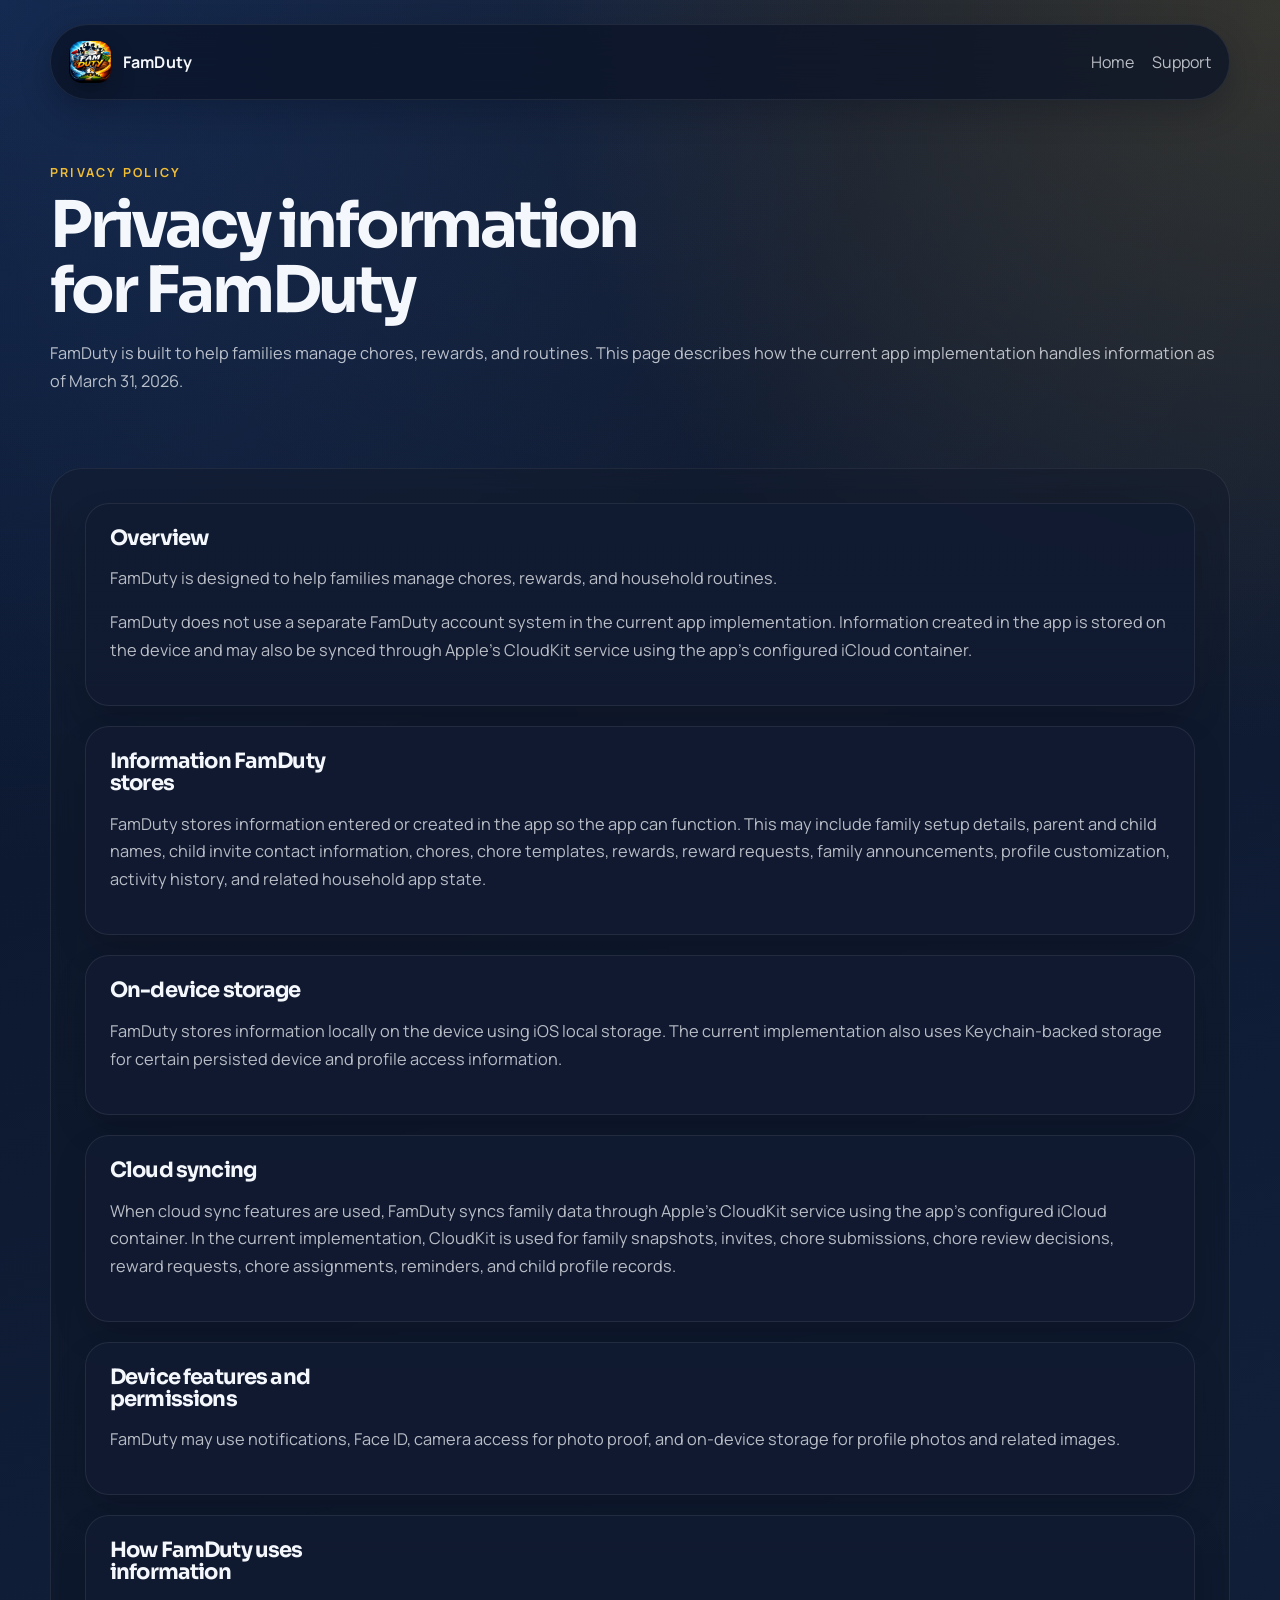
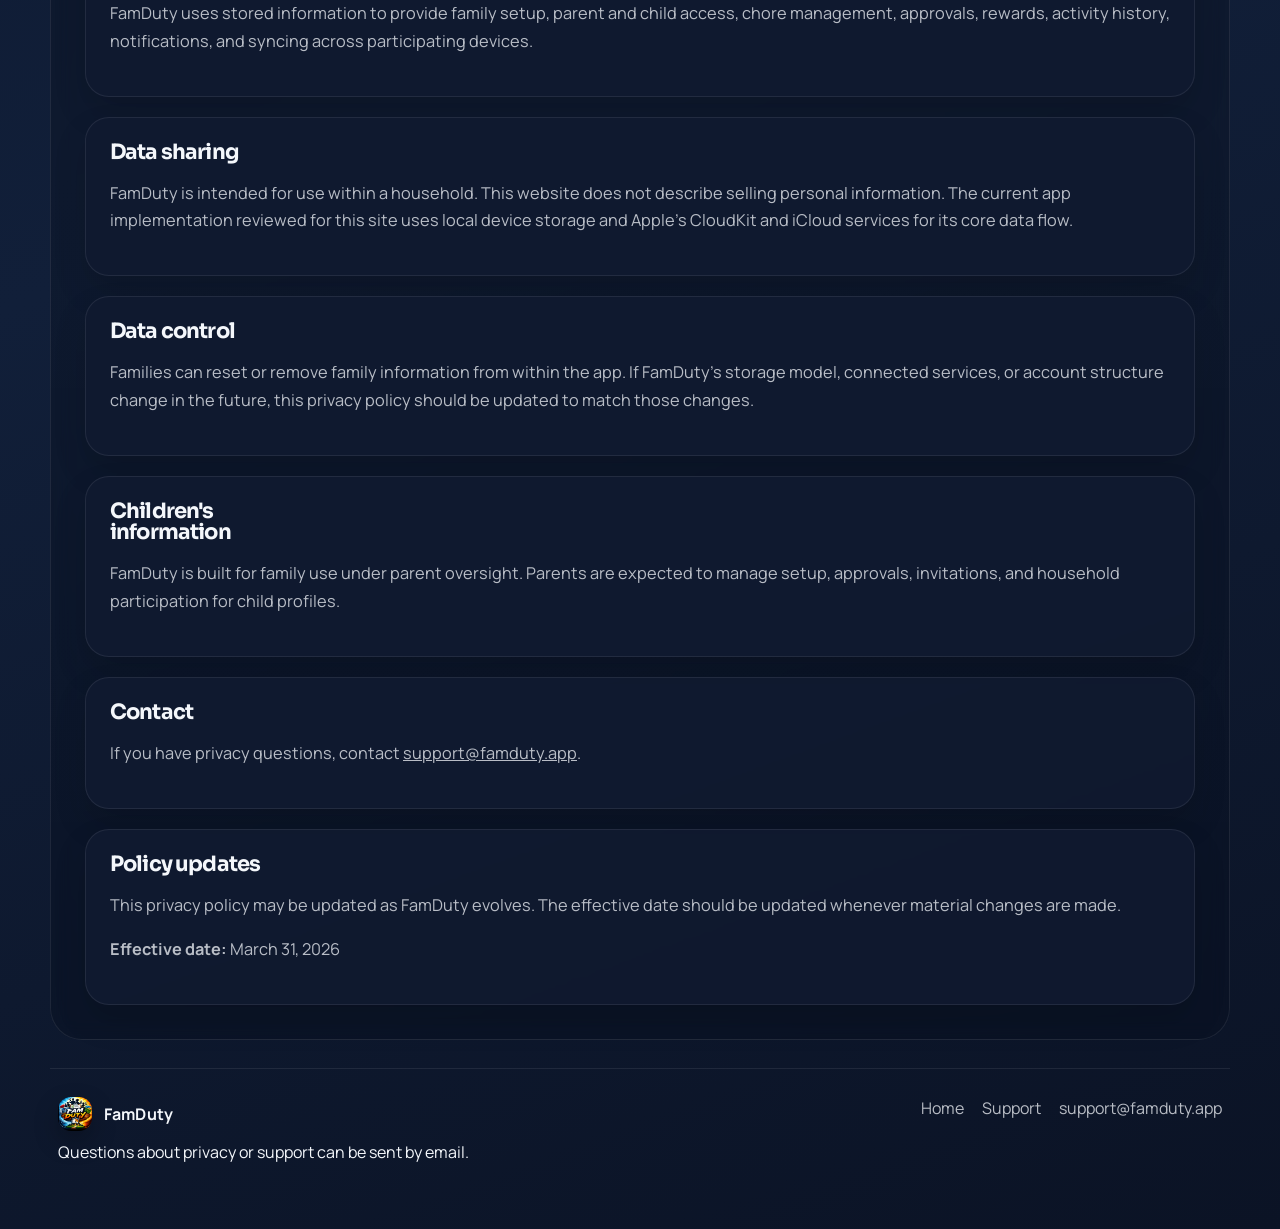
==== privacy/index.html @ 51a8e2eb "Initial FamDuty GitHub Pages site" ====
<!DOCTYPE html>
<html lang="en">
<head>
  <meta charset="UTF-8">
  <meta name="viewport" content="width=device-width, initial-scale=1.0">
  <title>FamDuty Privacy Policy</title>
  <meta name="description" content="Privacy policy for FamDuty.">
  <meta name="theme-color" content="#0a1429">
  <meta property="og:title" content="FamDuty Privacy Policy">
  <meta property="og:description" content="Privacy information for FamDuty.">
  <link rel="icon" href="../assets/famduty-app-icon.png">
  <link rel="preconnect" href="https://fonts.googleapis.com">
  <link rel="preconnect" href="https://fonts.gstatic.com" crossorigin>
  <link href="https://fonts.googleapis.com/css2?family=Manrope:wght@400;500;700;800&family=Sora:wght@600;700;800&display=swap" rel="stylesheet">
  <link rel="stylesheet" href="../styles.css">
</head>
<body>
  <div class="site-shell subpage-shell">
    <header class="topbar">
      <a class="brand" href="../">
        <img src="../assets/famduty-app-icon.png" alt="FamDuty app icon">
        <span>FamDuty</span>
      </a>
      <nav class="topnav" aria-label="Primary">
        <a href="../">Home</a>
        <a href="../support/">Support</a>
      </nav>
    </header>

    <main class="subpage-main">
      <section class="subpage-hero">
        <p class="eyebrow">Privacy Policy</p>
        <h1>Privacy information for FamDuty</h1>
        <p class="lede">
          FamDuty is built to help families manage chores, rewards, and routines. This page describes how the current app implementation handles information as of March 31, 2026.
        </p>
      </section>

      <section class="content-block legal-block">
        <article class="legal-card">
          <h2>Overview</h2>
          <p>FamDuty is designed to help families manage chores, rewards, and household routines.</p>
          <p>FamDuty does not use a separate FamDuty account system in the current app implementation. Information created in the app is stored on the device and may also be synced through Apple's CloudKit service using the app's configured iCloud container.</p>
        </article>

        <article class="legal-card">
          <h2>Information FamDuty stores</h2>
          <p>FamDuty stores information entered or created in the app so the app can function. This may include family setup details, parent and child names, child invite contact information, chores, chore templates, rewards, reward requests, family announcements, profile customization, activity history, and related household app state.</p>
        </article>

        <article class="legal-card">
          <h2>On-device storage</h2>
          <p>FamDuty stores information locally on the device using iOS local storage. The current implementation also uses Keychain-backed storage for certain persisted device and profile access information.</p>
        </article>

        <article class="legal-card">
          <h2>Cloud syncing</h2>
          <p>When cloud sync features are used, FamDuty syncs family data through Apple's CloudKit service using the app's configured iCloud container. In the current implementation, CloudKit is used for family snapshots, invites, chore submissions, chore review decisions, reward requests, chore assignments, reminders, and child profile records.</p>
        </article>

        <article class="legal-card">
          <h2>Device features and permissions</h2>
          <p>FamDuty may use notifications, Face ID, camera access for photo proof, and on-device storage for profile photos and related images.</p>
        </article>

        <article class="legal-card">
          <h2>How FamDuty uses information</h2>
          <p>FamDuty uses stored information to provide family setup, parent and child access, chore management, approvals, rewards, activity history, notifications, and syncing across participating devices.</p>
        </article>

        <article class="legal-card">
          <h2>Data sharing</h2>
          <p>FamDuty is intended for use within a household. This website does not describe selling personal information. The current app implementation reviewed for this site uses local device storage and Apple's CloudKit and iCloud services for its core data flow.</p>
        </article>

        <article class="legal-card">
          <h2>Data control</h2>
          <p>Families can reset or remove family information from within the app. If FamDuty's storage model, connected services, or account structure change in the future, this privacy policy should be updated to match those changes.</p>
        </article>

        <article class="legal-card">
          <h2>Children's information</h2>
          <p>FamDuty is built for family use under parent oversight. Parents are expected to manage setup, approvals, invitations, and household participation for child profiles.</p>
        </article>

        <article class="legal-card">
          <h2>Contact</h2>
          <p>If you have privacy questions, contact <a href="mailto:support@famduty.app">support@famduty.app</a>.</p>
        </article>

        <article class="legal-card">
          <h2>Policy updates</h2>
          <p>This privacy policy may be updated as FamDuty evolves. The effective date should be updated whenever material changes are made.</p>
          <p><strong>Effective date:</strong> March 31, 2026</p>
        </article>
      </section>
    </main>

    <footer class="footer">
      <div>
        <a class="brand brand-footer" href="../">
          <img src="../assets/famduty-app-icon.png" alt="">
          <span>FamDuty</span>
        </a>
        <p>Questions about privacy or support can be sent by email.</p>
      </div>
      <div class="footer-links">
        <a href="../">Home</a>
        <a href="../support/">Support</a>
        <a href="mailto:support@famduty.app">support@famduty.app</a>
      </div>
    </footer>
  </div>
</body>
</html>
---- styles.css ----
:root {
  --bg-top: #0a1429;
  --bg-bottom: #111f39;
  --surface: rgba(17, 27, 50, 0.84);
  --surface-strong: #1c2948;
  --surface-soft: #22365e;
  --surface-gold: rgba(59, 47, 19, 0.76);
  --line: rgba(255, 255, 255, 0.08);
  --text: #f4f7fb;
  --muted: rgba(244, 247, 251, 0.74);
  --muted-soft: rgba(244, 247, 251, 0.56);
  --blue: #3680f5;
  --blue-deep: #2158c9;
  --gold: #f2bd33;
  --gold-strong: #f39b1b;
  --success: #2db36c;
  --shadow: 0 24px 64px rgba(0, 0, 0, 0.32);
  --radius-xl: 32px;
  --radius-lg: 24px;
  --radius-md: 18px;
  --content-width: 1180px;
}

* {
  box-sizing: border-box;
}

html {
  scroll-behavior: smooth;
}

body {
  margin: 0;
  font-family: "Manrope", "Avenir Next", "Avenir", "Trebuchet MS", sans-serif;
  color: var(--text);
  background:
    radial-gradient(circle at top left, rgba(54, 128, 245, 0.18), transparent 28%),
    radial-gradient(circle at top right, rgba(242, 189, 51, 0.17), transparent 24%),
    radial-gradient(circle at 50% 0%, rgba(255, 255, 255, 0.04), transparent 32%),
    linear-gradient(160deg, var(--bg-top), var(--bg-bottom) 58%, #0b1325);
  min-height: 100vh;
}

a {
  color: inherit;
}

img {
  max-width: 100%;
  display: block;
}

.site-shell {
  width: min(calc(100% - 32px), var(--content-width));
  margin: 0 auto;
  padding: 24px 0 48px;
}

.topbar,
.footer,
.summary-strip,
.intro-grid,
.feature-columns,
.workflow-grid,
.shared-grid,
.screenshot-grid,
.support-grid {
  display: grid;
  gap: 20px;
}

.topbar {
  grid-template-columns: auto 1fr;
  align-items: center;
  padding: 16px 18px;
  position: sticky;
  top: 12px;
  z-index: 10;
  border: 1px solid var(--line);
  border-radius: 999px;
  background: rgba(10, 19, 38, 0.72);
  backdrop-filter: blur(18px);
  box-shadow: 0 12px 32px rgba(4, 10, 24, 0.24);
}

.brand {
  display: inline-flex;
  align-items: center;
  gap: 12px;
  text-decoration: none;
  font-weight: 700;
  letter-spacing: 0.01em;
}

.brand img {
  width: 42px;
  height: 42px;
  border-radius: 13px;
  box-shadow: 0 10px 24px rgba(0, 0, 0, 0.26);
}

.topnav {
  display: flex;
  justify-content: flex-end;
  flex-wrap: wrap;
  gap: 18px;
}

.topnav a,
.footer-links a {
  text-decoration: none;
  color: var(--muted);
}

.topnav a:hover,
.footer-links a:hover,
.contact-card a:hover,
.legal-card a:hover,
.info-card a:hover {
  color: var(--text);
}

.hero,
.summary-strip,
.content-block,
.footer,
.subpage-main {
  margin-top: 28px;
}

.hero {
  display: grid;
  grid-template-columns: 1.05fr 0.95fr;
  gap: 32px;
  align-items: center;
  min-height: 78vh;
}

.hero-copy {
  position: relative;
  z-index: 1;
}

.eyebrow {
  margin: 0 0 12px;
  color: var(--gold);
  font-size: 0.78rem;
  font-weight: 700;
  letter-spacing: 0.18em;
  text-transform: uppercase;
}

h1,
h2,
h3 {
  margin: 0;
  line-height: 1.02;
  font-family: "Sora", "Manrope", sans-serif;
}

h1 {
  font-size: clamp(3rem, 7vw, 5.8rem);
  letter-spacing: -0.05em;
  max-width: 10ch;
}

h2 {
  font-size: clamp(2rem, 4vw, 3.3rem);
  letter-spacing: -0.04em;
  max-width: 14ch;
}

h3 {
  font-size: 1.3rem;
}

.lede,
.intro-grid p,
.shared-grid p,
.section-note,
.fine-print,
.contact-card p,
.legal-card p,
.info-card p,
li {
  color: var(--muted);
  line-height: 1.7;
  font-size: 1.02rem;
}

.hero-copy .lede {
  max-width: 33rem;
  font-size: 1.12rem;
}

.hero-tags {
  display: flex;
  flex-wrap: wrap;
  gap: 10px;
  margin-top: 20px;
}

.hero-tags span,
.summary-kicker,
.spotlight-label {
  display: inline-flex;
  align-items: center;
  gap: 8px;
  border-radius: 999px;
  font-size: 0.78rem;
  font-weight: 700;
  letter-spacing: 0.08em;
  text-transform: uppercase;
}

.hero-tags span {
  padding: 9px 12px;
  border: 1px solid rgba(255, 255, 255, 0.08);
  background: rgba(255, 255, 255, 0.05);
  color: rgba(255, 255, 255, 0.86);
}

.cta-row {
  display: flex;
  flex-wrap: wrap;
  gap: 14px;
  margin: 26px 0 14px;
}

.button {
  display: inline-flex;
  align-items: center;
  justify-content: center;
  min-height: 52px;
  padding: 0 22px;
  border-radius: 18px;
  text-decoration: none;
  font-weight: 700;
  transition: transform 180ms ease, box-shadow 180ms ease, background 180ms ease;
}

.button:hover {
  transform: translateY(-1px);
}

.button-primary {
  color: white;
  background: linear-gradient(135deg, var(--blue), var(--blue-deep));
  box-shadow: 0 18px 34px rgba(33, 88, 201, 0.34);
}

.button-secondary {
  color: var(--text);
  border: 1px solid var(--line);
  background: rgba(255, 255, 255, 0.04);
}

.trust-note {
  margin-top: 10px;
  display: grid;
  gap: 4px;
  max-width: 34rem;
  padding-left: 16px;
  border-left: 2px solid rgba(242, 189, 51, 0.55);
}

.trust-note strong {
  font-size: 0.96rem;
}

.trust-note span {
  color: var(--muted);
  line-height: 1.6;
}

.hero-visual {
  position: relative;
  display: grid;
  place-items: center;
  min-height: 640px;
}

.hero-glow {
  position: absolute;
  inset: 8% 12%;
  border-radius: 50%;
  background:
    radial-gradient(circle, rgba(54, 128, 245, 0.26), transparent 48%),
    radial-gradient(circle at 72% 28%, rgba(242, 189, 51, 0.24), transparent 24%);
  filter: blur(8px);
}

.orbit {
  position: absolute;
  border-radius: 50%;
  border: 1px solid rgba(255, 255, 255, 0.07);
}

.orbit-blue {
  width: 460px;
  height: 460px;
  background: radial-gradient(circle, rgba(54, 128, 245, 0.08), transparent 62%);
  top: 6%;
  left: 4%;
}

.orbit-gold {
  width: 320px;
  height: 320px;
  background: radial-gradient(circle, rgba(242, 189, 51, 0.1), transparent 60%);
  right: 4%;
  bottom: 8%;
}

.phone {
  position: absolute;
  width: min(350px, 72vw);
  padding: 14px;
  border-radius: 40px;
  border: 1px solid rgba(255, 255, 255, 0.08);
  background: linear-gradient(180deg, rgba(16, 24, 44, 0.98), rgba(8, 14, 28, 0.98));
  box-shadow: var(--shadow);
}

.phone-main {
  left: 4%;
  top: 7%;
  transform: rotate(-5deg);
}

.phone-side {
  right: 2%;
  bottom: 7%;
  width: min(300px, 62vw);
  transform: rotate(8deg);
}

.phone-screen {
  min-height: 600px;
  border-radius: 28px;
  padding: 10px;
  background:
    linear-gradient(180deg, rgba(28, 41, 72, 0.94), rgba(14, 23, 43, 0.98)),
    linear-gradient(160deg, rgba(54, 128, 245, 0.08), rgba(242, 189, 51, 0.06));
  overflow: hidden;
}

.phone-screen.alt {
  min-height: 520px;
}

.app-shot {
  width: 100%;
  height: 100%;
  min-height: inherit;
  object-fit: cover;
  object-position: top center;
  border-radius: 22px;
  display: block;
}

.mock-top,
.mock-row,
.mock-badges,
.summary-strip,
.footer {
  display: flex;
  gap: 12px;
}

.mock-top,
.mock-row {
  justify-content: space-between;
  align-items: center;
}

.mock-top {
  margin-bottom: 16px;
}

.mock-pill,
.mock-points,
.mock-badges span,
.panel-label,
.shared-item strong,
.step-number {
  display: inline-flex;
  align-items: center;
  justify-content: center;
  border-radius: 999px;
  font-weight: 700;
}

.mock-pill,
.mock-points {
  min-height: 34px;
  padding: 0 12px;
  font-size: 0.84rem;
}

.mock-pill {
  background: rgba(54, 128, 245, 0.18);
  color: #86b3ff;
}

.mock-pill.gold {
  background: rgba(242, 189, 51, 0.16);
  color: #ffd56a;
}

.mock-points {
  background: rgba(255, 255, 255, 0.06);
  color: var(--text);
}

.mock-card,
.feature-panel,
.step-card,
.legal-card,
.info-card,
.shot,
.summary-strip article,
.shared-item,
.faq-card {
  border: 1px solid var(--line);
  border-radius: var(--radius-lg);
  background: var(--surface);
  box-shadow: 0 16px 32px rgba(0, 0, 0, 0.16);
}

.mock-card {
  padding: 18px;
  margin-bottom: 14px;
}

.mock-card.highlight {
  background: linear-gradient(145deg, rgba(54, 128, 245, 0.18), rgba(242, 189, 51, 0.11));
}

.mock-card h3 {
  margin-bottom: 8px;
}

.mock-card p,
.mock-row span,
.reward-grid span {
  color: var(--muted);
}

.mock-row + .mock-row {
  margin-top: 14px;
  padding-top: 14px;
  border-top: 1px solid rgba(255, 255, 255, 0.06);
}

.mock-badges {
  flex-wrap: wrap;
}

.mock-badges span {
  padding: 8px 12px;
  font-size: 0.78rem;
  background: rgba(255, 255, 255, 0.05);
  color: var(--muted);
}

.reward-grid {
  display: grid;
  grid-template-columns: 1fr 1fr;
  gap: 12px;
}

.reward-grid span {
  padding: 16px 12px;
  border-radius: 18px;
  background: rgba(255, 255, 255, 0.05);
  text-align: center;
}

.summary-strip {
  flex-wrap: wrap;
}

.summary-strip article {
  flex: 1 1 220px;
  padding: 22px;
  background:
    linear-gradient(180deg, rgba(255, 255, 255, 0.03), transparent),
    var(--surface);
}

.summary-strip strong {
  display: block;
  margin-bottom: 8px;
  font-size: 1.05rem;
}

.summary-kicker {
  margin-bottom: 12px;
  color: #9dc2ff;
}

.summary-strip p {
  margin: 0;
  color: var(--muted);
}

.content-block {
  padding: 34px;
  border: 1px solid var(--line);
  border-radius: var(--radius-xl);
  background:
    linear-gradient(180deg, rgba(255, 255, 255, 0.02), transparent),
    rgba(10, 18, 35, 0.48);
  backdrop-filter: blur(10px);
}

.section-heading {
  margin-bottom: 24px;
}

.intro-grid,
.feature-columns,
.workflow-grid,
.shared-grid,
.support-grid {
  grid-template-columns: repeat(2, minmax(0, 1fr));
}

.intro-highlights,
.spotlight-grid {
  display: grid;
  gap: 18px;
  margin-top: 28px;
}

.intro-highlights {
  grid-template-columns: repeat(3, minmax(0, 1fr));
}

.feature-panel,
.step-card,
.legal-card,
.info-card,
.shared-item,
.mini-card,
.spotlight-card,
.faq-card {
  padding: 24px;
}

.panel-label {
  margin-bottom: 14px;
  padding: 8px 12px;
  font-size: 0.76rem;
  letter-spacing: 0.12em;
  text-transform: uppercase;
}

.parent-panel .panel-label {
  background: rgba(54, 128, 245, 0.16);
  color: #8eb6ff;
}

.kid-panel .panel-label {
  background: rgba(242, 189, 51, 0.16);
  color: #ffd56a;
}

ul {
  margin: 18px 0 0;
  padding-left: 20px;
}

li + li {
  margin-top: 10px;
}

.workflow-grid {
  grid-template-columns: repeat(3, minmax(0, 1fr));
}

.faq-grid {
  display: grid;
  grid-template-columns: repeat(2, minmax(0, 1fr));
  gap: 18px;
}

.mini-card,
.spotlight-card {
  border: 1px solid var(--line);
  border-radius: var(--radius-lg);
  background: rgba(21, 33, 58, 0.8);
  box-shadow: 0 16px 32px rgba(0, 0, 0, 0.16);
}

.mini-card strong {
  display: block;
  margin-bottom: 10px;
  font-size: 1.02rem;
}

.mini-card p,
.spotlight-card p {
  margin: 0;
  color: var(--muted);
}

.spotlight-grid {
  grid-template-columns: 1.3fr 1fr 1fr;
}

.spotlight-card {
  position: relative;
  overflow: hidden;
}

.spotlight-card::before {
  content: "";
  position: absolute;
  inset: 0;
  background: linear-gradient(140deg, rgba(54, 128, 245, 0.14), transparent 58%);
  pointer-events: none;
}

.spotlight-large {
  background:
    radial-gradient(circle at top right, rgba(242, 189, 51, 0.18), transparent 28%),
    linear-gradient(145deg, rgba(24, 42, 78, 0.96), rgba(17, 27, 50, 0.92));
}

.spotlight-copy {
  position: relative;
  z-index: 1;
  max-width: 32rem;
}

.spotlight-label {
  margin-bottom: 14px;
  color: #ffd56a;
}

.spotlight-card h3 {
  margin-bottom: 10px;
}

.faq-card {
  background:
    linear-gradient(180deg, rgba(255, 255, 255, 0.03), transparent),
    rgba(19, 30, 55, 0.86);
}

.faq-card h3 {
  margin-bottom: 10px;
  font-size: 1.16rem;
}

.faq-card p {
  margin: 0;
  color: var(--muted);
}

.step-number {
  width: 46px;
  height: 46px;
  margin-bottom: 18px;
  color: white;
  background: linear-gradient(145deg, var(--blue), var(--gold-strong));
}

.shared-grid {
  align-items: start;
}

.shared-points {
  display: grid;
  gap: 16px;
}

.shared-item strong {
  justify-content: flex-start;
  margin-bottom: 8px;
  padding: 0;
  border-radius: 0;
}

.screenshot-grid {
  grid-template-columns: repeat(3, minmax(0, 1fr));
}

.shot {
  min-height: 280px;
  position: relative;
  overflow: hidden;
  padding: 16px;
  background:
    linear-gradient(180deg, rgba(255, 255, 255, 0.07), transparent),
    rgba(18, 28, 52, 0.9);
}

.shot::before {
  content: "";
  position: absolute;
  inset: 0;
  background:
    linear-gradient(180deg, rgba(255, 255, 255, 0.08), transparent),
    linear-gradient(160deg, rgba(54, 128, 245, 0.22), rgba(242, 189, 51, 0.12));
}

.shot-image {
  position: absolute;
  inset: 16px 16px 54px;
  width: calc(100% - 32px);
  height: calc(100% - 70px);
  object-fit: cover;
  object-position: top center;
  border-radius: 22px;
  z-index: 1;
  box-shadow: 0 16px 28px rgba(3, 10, 22, 0.28);
}

.shot-image-contain {
  object-fit: contain;
  background: rgba(14, 23, 43, 0.88);
}

.shot span {
  position: absolute;
  left: 18px;
  bottom: 18px;
  z-index: 1;
  font-size: 1.02rem;
  font-weight: 700;
}

.shot-a::after,
.shot-b::after,
.shot-c::after {
  content: "";
  position: absolute;
  border-radius: 26px;
  border: 1px solid rgba(255, 255, 255, 0.08);
  background: rgba(10, 18, 35, 0.7);
  z-index: 0;
}

.shot-a::after {
  inset: 24px 34px 58px;
}

.shot-b::after {
  inset: 30px 46px 66px;
}

.shot-c::after {
  inset: 26px 38px 62px;
}

.preview-caption-row {
  display: flex;
  align-items: center;
  justify-content: space-between;
  gap: 18px;
  margin-top: 18px;
}


.footer {
  justify-content: space-between;
  align-items: start;
  padding: 28px 8px 8px;
  border-top: 1px solid rgba(255, 255, 255, 0.08);
}

.footer p,
.brand-footer {
  margin: 0 0 10px;
}

.brand-footer img {
  width: 34px;
  height: 34px;
}

.footer-links {
  display: flex;
  flex-wrap: wrap;
  gap: 18px;
}

.subpage-shell {
  min-height: 100vh;
}

.subpage-main {
  display: grid;
  gap: 28px;
}

.subpage-hero {
  padding: 36px 0 0;
}

.subpage-hero h1 {
  max-width: 12ch;
  font-size: clamp(2.6rem, 5vw, 4.2rem);
}

.legal-block,
.support-grid {
  display: grid;
  gap: 20px;
}

.legal-block {
  grid-template-columns: 1fr;
}

.legal-card h2 {
  margin-bottom: 10px;
  font-size: 1.32rem;
}

.info-card ul {
  margin-top: 12px;
}

.fade-in {
  opacity: 0;
  transform: translateY(16px);
  transition: opacity 560ms ease, transform 560ms ease;
}

.fade-in.visible {
  opacity: 1;
  transform: translateY(0);
}

@media (max-width: 980px) {
  .hero,
  .intro-grid,
  .feature-columns,
  .shared-grid,
  .support-grid {
    grid-template-columns: 1fr;
  }

  .hero {
    min-height: auto;
    padding-top: 20px;
  }

  .hero-visual {
    min-height: 720px;
  }

  .workflow-grid,
  .screenshot-grid,
  .intro-highlights,
  .spotlight-grid,
  .faq-grid {
    grid-template-columns: 1fr;
  }

  .footer {
    flex-direction: column;
  }

  .preview-caption-row {
    display: grid;
  }
}

@media (max-width: 760px) {
  .site-shell {
    width: min(calc(100% - 20px), var(--content-width));
    padding-top: 14px;
  }

  .topbar {
    grid-template-columns: 1fr;
    gap: 12px;
    border-radius: 28px;
    padding: 16px;
  }

  .topnav {
    justify-content: flex-start;
  }

  .content-block {
    padding: 24px;
  }

  h1 {
    max-width: 12ch;
  }

  .hero-visual {
    min-height: 620px;
  }

  .hero-tags {
    gap: 8px;
  }

  .phone-main,
  .phone-side {
    position: absolute;
    transform: none;
  }

  .phone-main {
    left: 2%;
    right: 10%;
    top: 4%;
    width: auto;
  }

  .phone-side {
    right: 0;
    left: 14%;
    bottom: 3%;
    width: auto;
  }

  .phone-screen {
    min-height: 480px;
  }

  .phone-screen.alt {
    min-height: 420px;
  }

  .trust-note {
    padding-left: 12px;
  }
}
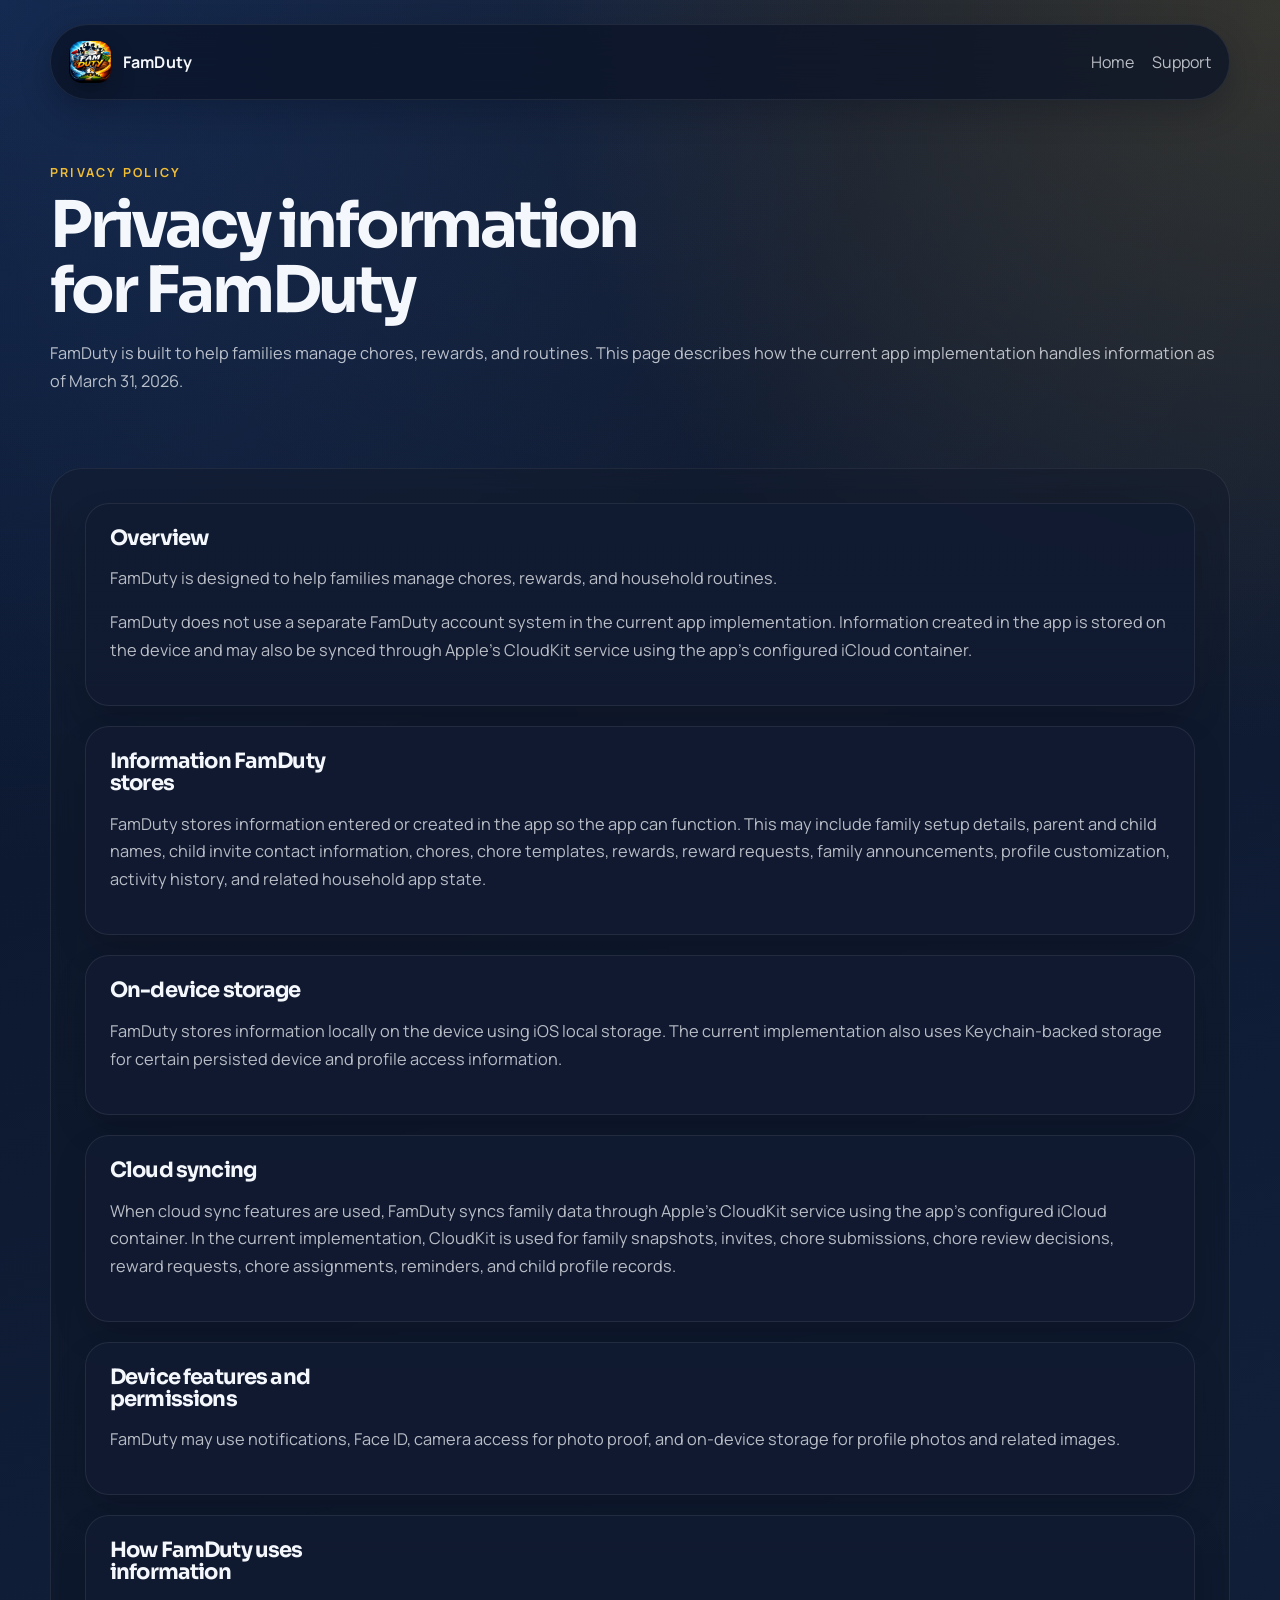
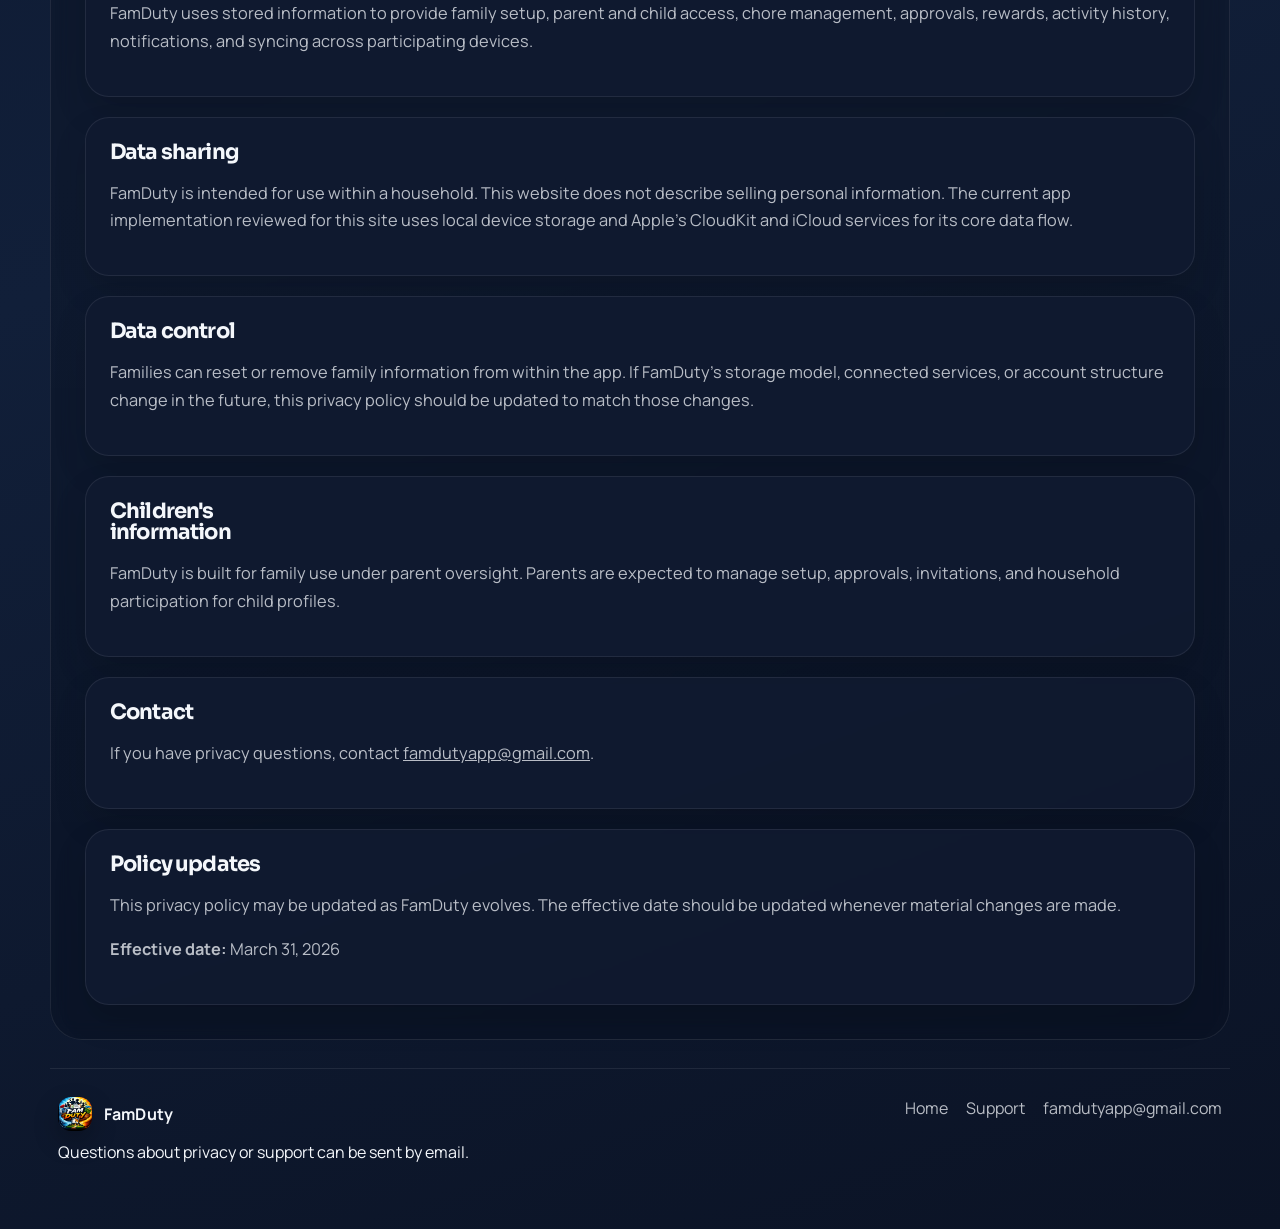
==== commit 15c6d94d: "Update support email" ====
--- a/privacy/index.html
+++ b/privacy/index.html
@@ -85,7 +85,7 @@
 
         <article class="legal-card">
           <h2>Contact</h2>
-          <p>If you have privacy questions, contact <a href="mailto:support@famduty.app">support@famduty.app</a>.</p>
+          <p>If you have privacy questions, contact <a href="mailto:famdutyapp@gmail.com">famdutyapp@gmail.com</a>.</p>
         </article>
 
         <article class="legal-card">
@@ -107,7 +107,7 @@
       <div class="footer-links">
         <a href="../">Home</a>
         <a href="../support/">Support</a>
-        <a href="mailto:support@famduty.app">support@famduty.app</a>
+        <a href="mailto:famdutyapp@gmail.com">famdutyapp@gmail.com</a>
       </div>
     </footer>
   </div>
